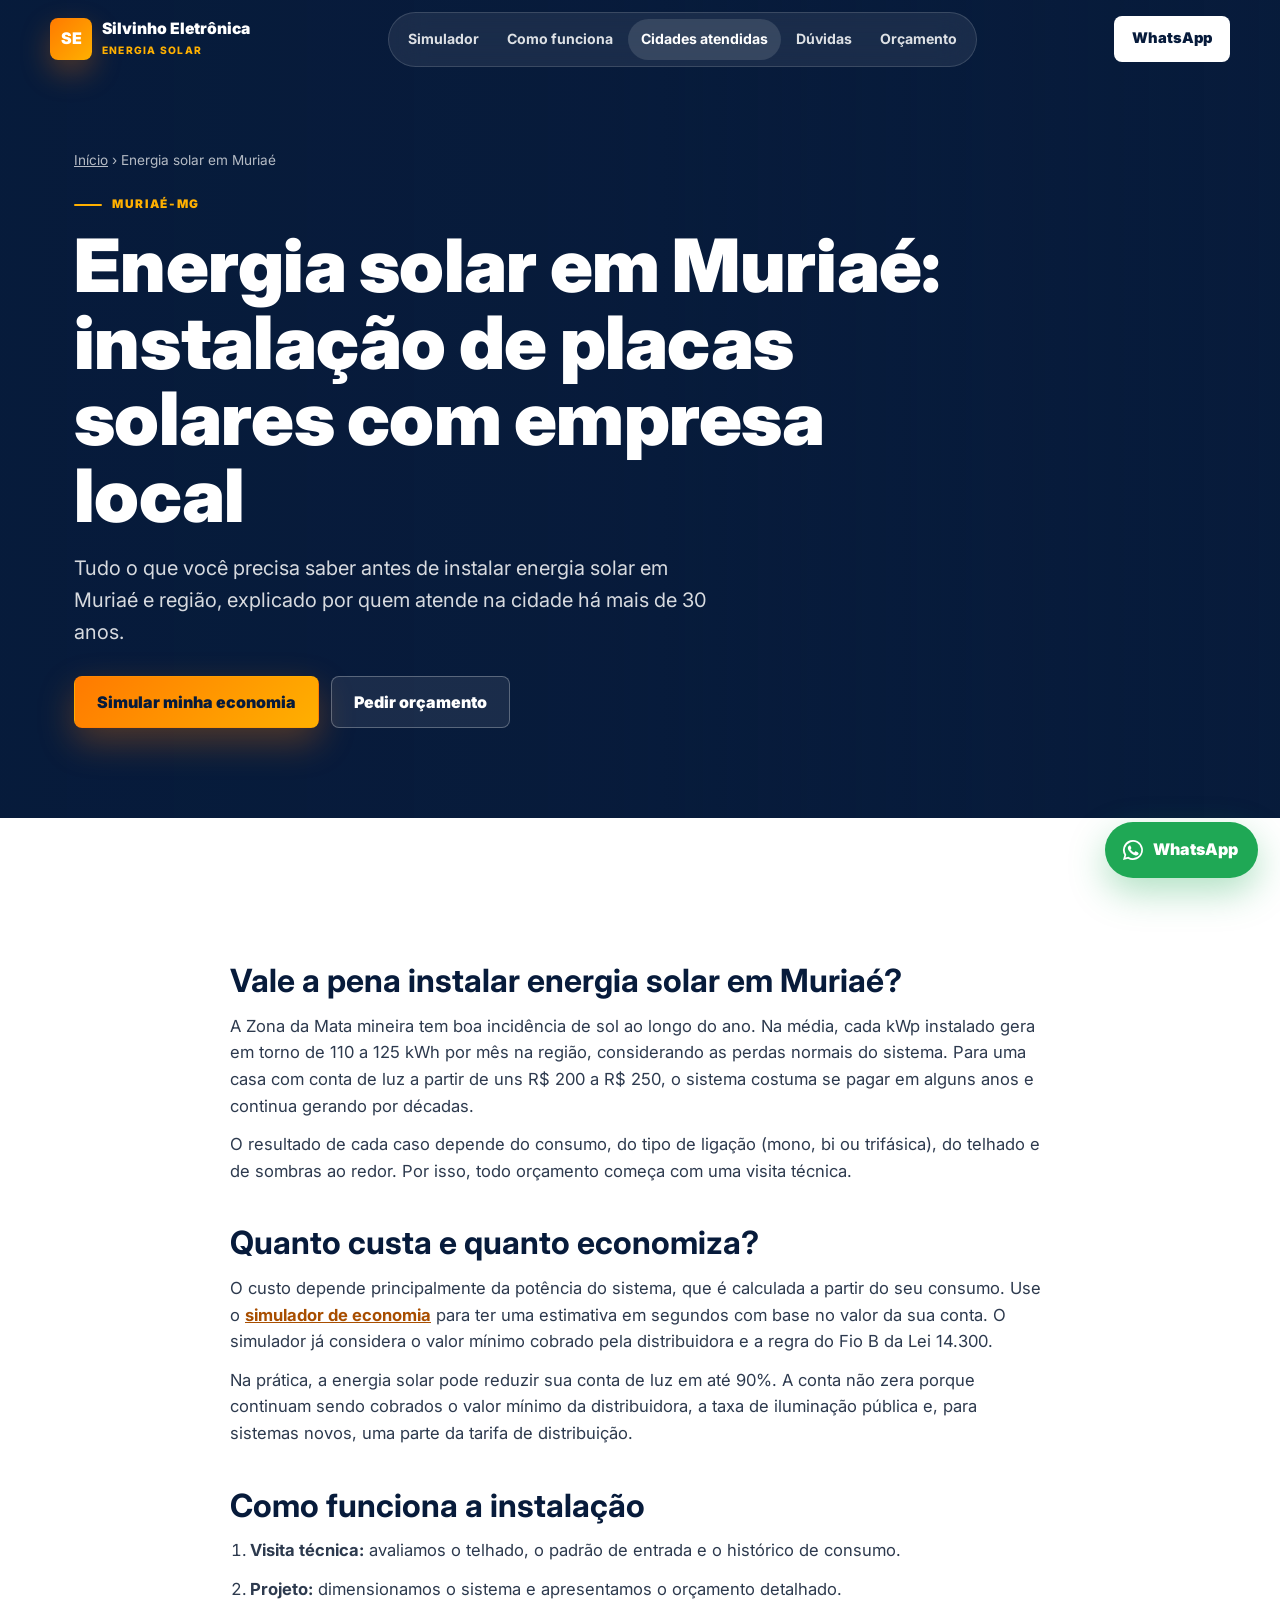
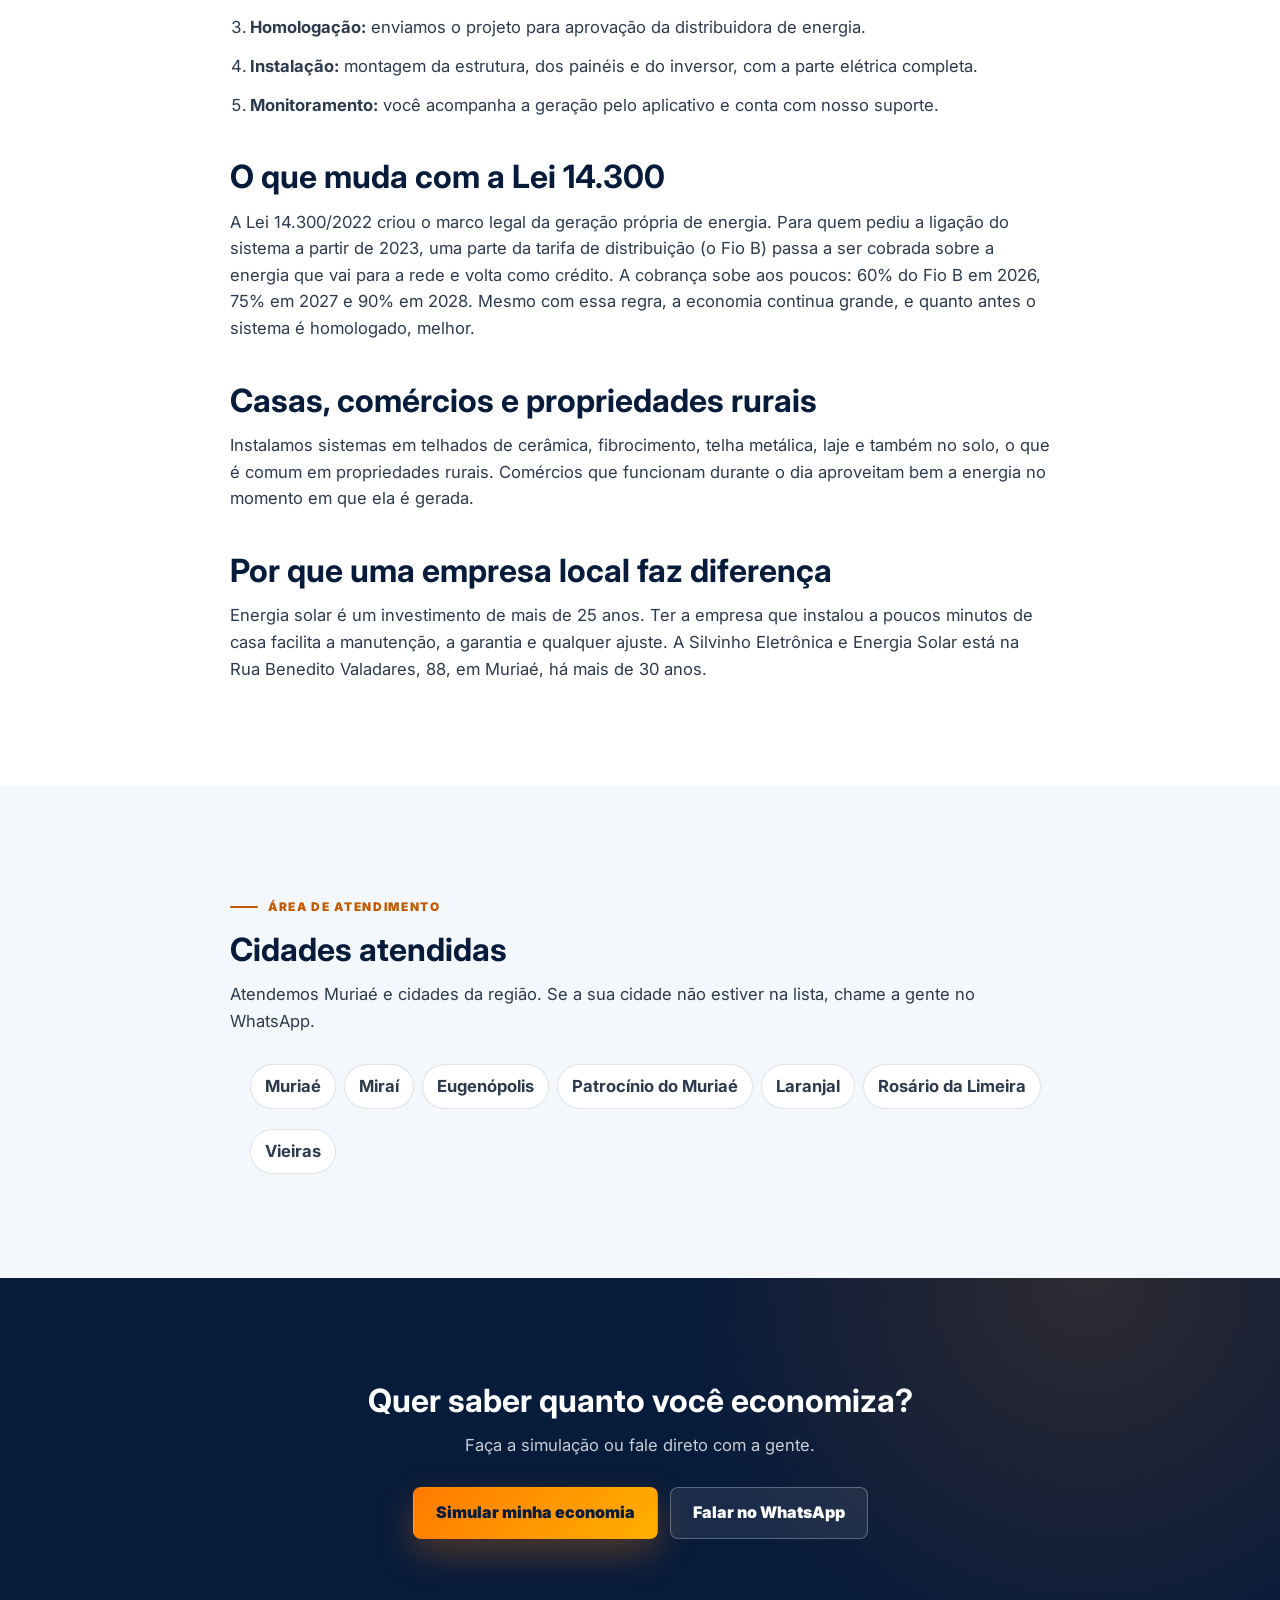
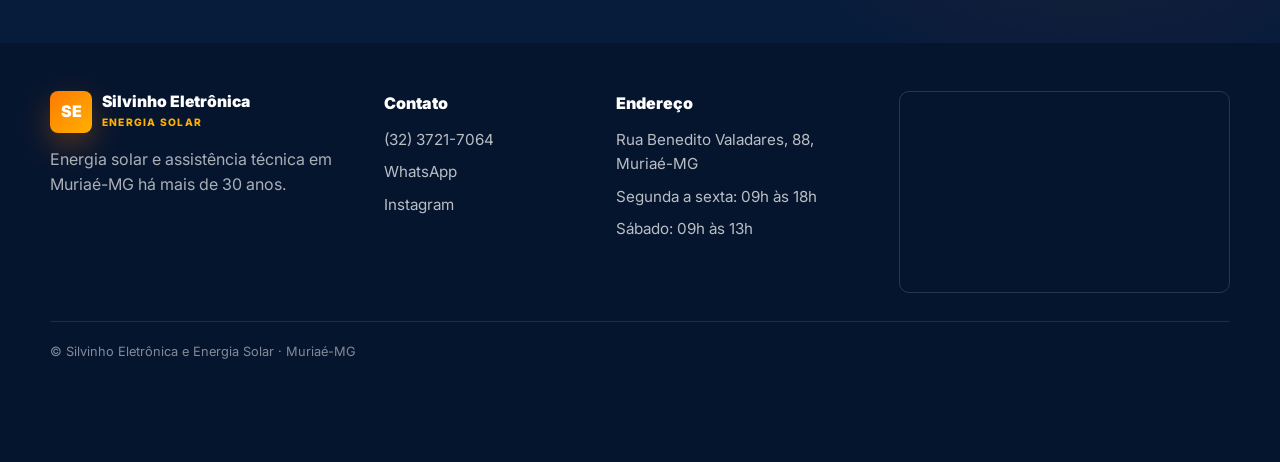
==== energia-solar-muriae.html @ 430ec8c6 "Reformula o site com foco em energia solar - Nova página inicial mobile-first: hero solar, animação " ====
<!DOCTYPE html>
<html lang="pt-BR" class="no-js">

<head>
    <meta charset="UTF-8">
    <meta name="viewport" content="width=device-width, initial-scale=1.0">

    <title>Energia Solar em Muriaé-MG: instalação de placas solares | Silvinho</title>
    <meta name="description" content="Instalação de placas solares em Muriaé-MG e cidades da região. Entenda quanto custa, quanto economiza, como funciona a homologação e o que muda com a Lei 14.300.">
    <meta name="robots" content="index, follow">
    <meta name="theme-color" content="#071B3B">
    <link rel="canonical" href="https://silvinhoeletronica.com.br/energia-solar-muriae.html">

    <meta property="og:locale" content="pt_BR">
    <meta property="og:type" content="article">
    <meta property="og:site_name" content="Silvinho Eletrônica e Energia Solar">
    <meta property="og:title" content="Energia solar em Muriaé-MG: instalação de placas solares">
    <meta property="og:description" content="Guia local sobre energia solar em Muriaé e região, por quem está na cidade há mais de 30 anos.">
    <meta property="og:url" content="https://silvinhoeletronica.com.br/energia-solar-muriae.html">
    <!-- TROCAR: foto real de instalação em Muriaé (1200x630) -->
    <meta property="og:image" content="https://silvinhoeletronica.com.br/imagem/silvinho-hero.png">
    <meta name="twitter:card" content="summary_large_image">

    <link rel="preconnect" href="https://fonts.googleapis.com">
    <link rel="preconnect" href="https://fonts.gstatic.com" crossorigin>
    <link href="https://fonts.googleapis.com/css2?family=Inter:wght@400;500;600;700;800;900&display=swap" rel="stylesheet">
    <link rel="stylesheet" href="style.css">

    <script>document.documentElement.classList.remove("no-js");</script>

    <script type="application/ld+json">
    {
        "@context": "https://schema.org",
        "@graph": [
            {
                "@type": "Service",
                "name": "Instalação de energia solar em Muriaé-MG",
                "serviceType": "Instalação de sistemas de energia solar fotovoltaica",
                "provider": { "@id": "https://silvinhoeletronica.com.br/#empresa" },
                "areaServed": [
                    { "@type": "City", "name": "Muriaé" },
                    { "@type": "AdministrativeArea", "name": "Zona da Mata de Minas Gerais" }
                ],
                "url": "https://silvinhoeletronica.com.br/energia-solar-muriae.html"
            },
            {
                "@type": "Electrician",
                "@id": "https://silvinhoeletronica.com.br/#empresa",
                "name": "Silvinho Eletrônica e Energia Solar",
                "url": "https://silvinhoeletronica.com.br/",
                "telephone": "+55-32-3721-7064",
                "image": "https://silvinhoeletronica.com.br/imagem/silvinho-hero.png",
                "address": {
                    "@type": "PostalAddress",
                    "streetAddress": "Rua Benedito Valadares, 88",
                    "addressLocality": "Muriaé",
                    "addressRegion": "MG",
                    "addressCountry": "BR"
                }
            },
            {
                "@type": "BreadcrumbList",
                "itemListElement": [
                    { "@type": "ListItem", "position": 1, "name": "Início", "item": "https://silvinhoeletronica.com.br/" },
                    { "@type": "ListItem", "position": 2, "name": "Energia solar em Muriaé", "item": "https://silvinhoeletronica.com.br/energia-solar-muriae.html" }
                ]
            }
        ]
    }
    </script>
</head>

<body>
    <a class="skip-link" href="#conteudo">Pular para o conteúdo</a>

    <header class="site-header scrolled">
        <nav class="navbar" aria-label="Navegação principal">
            <a class="brand" href="./" aria-label="Silvinho Eletrônica e Energia Solar, página inicial">
                <span class="brand-mark" aria-hidden="true">SE</span>
                <span>
                    <strong>Silvinho Eletrônica</strong>
                    <small>Energia Solar</small>
                </span>
            </a>

            <button class="menu-toggle" type="button" aria-label="Abrir menu" aria-expanded="false" aria-controls="menu">
                <span></span>
                <span></span>
            </button>

            <ul class="nav-links" id="menu">
                <li><a href="./#simulador">Simulador</a></li>
                <li><a href="./#como-funciona">Como funciona</a></li>
                <li><a href="#cidades">Cidades atendidas</a></li>
                <li><a href="./#duvidas">Dúvidas</a></li>
                <li><a href="./#orcamento">Orçamento</a></li>
                <li class="nav-cta-mobile"><a href="https://wa.me/553237217064?text=Ol%C3%A1%2C%20quero%20saber%20mais%20sobre%20energia%20solar." target="_blank" rel="noopener">Falar no WhatsApp</a></li>
            </ul>

            <a class="nav-cta" href="https://wa.me/553237217064?text=Ol%C3%A1%2C%20quero%20saber%20mais%20sobre%20energia%20solar." target="_blank" rel="noopener">WhatsApp</a>
        </nav>
    </header>

    <main id="conteudo">
        <section class="hero">
            <div class="hero-inner">
                <p class="breadcrumb"><a href="./">Início</a> › Energia solar em Muriaé</p>
                <span class="eyebrow">Muriaé-MG</span>
                <h1>Energia solar em Muriaé: instalação de placas solares com empresa local</h1>
                <p class="hero-lead">Tudo o que você precisa saber antes de instalar energia solar em Muriaé e região, explicado por quem atende na cidade há mais de 30 anos.</p>
                <div class="btn-group">
                    <a class="btn btn-primary" href="./#simulador">Simular minha economia</a>
                    <a class="btn btn-secondary" href="https://wa.me/553237217064?text=Ol%C3%A1%2C%20quero%20um%20or%C3%A7amento%20de%20energia%20solar%20em%20Muria%C3%A9." target="_blank" rel="noopener">Pedir orçamento</a>
                </div>
            </div>
        </section>

        <section class="section">
            <article class="article">
                <h2>Vale a pena instalar energia solar em Muriaé?</h2>
                <p>A Zona da Mata mineira tem boa incidência de sol ao longo do ano. Na média, cada kWp instalado gera em torno de 110 a 125 kWh por mês na região, considerando as perdas normais do sistema. Para uma casa com conta de luz a partir de uns R$ 200 a R$ 250, o sistema costuma se pagar em alguns anos e continua gerando por décadas.</p>
                <p>O resultado de cada caso depende do consumo, do tipo de ligação (mono, bi ou trifásica), do telhado e de sombras ao redor. Por isso, todo orçamento começa com uma visita técnica.</p>

                <h2>Quanto custa e quanto economiza?</h2>
                <p>O custo depende principalmente da potência do sistema, que é calculada a partir do seu consumo. Use o <a href="./#simulador">simulador de economia</a> para ter uma estimativa em segundos com base no valor da sua conta. O simulador já considera o valor mínimo cobrado pela distribuidora e a regra do Fio B da Lei 14.300.</p>
                <p>Na prática, a energia solar pode reduzir sua conta de luz em até 90%. A conta não zera porque continuam sendo cobrados o valor mínimo da distribuidora, a taxa de iluminação pública e, para sistemas novos, uma parte da tarifa de distribuição.</p>

                <h2>Como funciona a instalação</h2>
                <ol>
                    <li><strong>Visita técnica:</strong> avaliamos o telhado, o padrão de entrada e o histórico de consumo.</li>
                    <li><strong>Projeto:</strong> dimensionamos o sistema e apresentamos o orçamento detalhado.</li>
                    <li><strong>Homologação:</strong> enviamos o projeto para aprovação da distribuidora de energia.</li>
                    <li><strong>Instalação:</strong> montagem da estrutura, dos painéis e do inversor, com a parte elétrica completa.</li>
                    <li><strong>Monitoramento:</strong> você acompanha a geração pelo aplicativo e conta com nosso suporte.</li>
                </ol>

                <h2>O que muda com a Lei 14.300</h2>
                <p>A Lei 14.300/2022 criou o marco legal da geração própria de energia. Para quem pediu a ligação do sistema a partir de 2023, uma parte da tarifa de distribuição (o Fio B) passa a ser cobrada sobre a energia que vai para a rede e volta como crédito. A cobrança sobe aos poucos: 60% do Fio B em 2026, 75% em 2027 e 90% em 2028. Mesmo com essa regra, a economia continua grande, e quanto antes o sistema é homologado, melhor.</p>

                <h2>Casas, comércios e propriedades rurais</h2>
                <p>Instalamos sistemas em telhados de cerâmica, fibrocimento, telha metálica, laje e também no solo, o que é comum em propriedades rurais. Comércios que funcionam durante o dia aproveitam bem a energia no momento em que ela é gerada.</p>

                <h2>Por que uma empresa local faz diferença</h2>
                <p>Energia solar é um investimento de mais de 25 anos. Ter a empresa que instalou a poucos minutos de casa facilita a manutenção, a garantia e qualquer ajuste. A Silvinho Eletrônica e Energia Solar está na Rua Benedito Valadares, 88, em Muriaé, há mais de 30 anos.</p>
            </article>
        </section>

        <section class="section section--soft" id="cidades" aria-labelledby="cidades-titulo">
            <div class="article">
                <span class="eyebrow">Área de atendimento</span>
                <h2 id="cidades-titulo" style="margin-top:0">Cidades atendidas</h2>
                <p>Atendemos Muriaé e cidades da região. Se a sua cidade não estiver na lista, chame a gente no WhatsApp.</p>
                <!-- TROCAR: confirmar a lista de cidades atendidas (incluir ou remover) -->
                <ul class="cities" style="margin-top:18px">
                    <li>Muriaé</li>
                    <li>Miraí</li>
                    <li>Eugenópolis</li>
                    <li>Patrocínio do Muriaé</li>
                    <li>Laranjal</li>
                    <li>Rosário da Limeira</li>
                    <li>Vieiras</li>
                </ul>
            </div>
        </section>

        <section class="section section--dark">
            <div class="article" style="text-align:center">
                <h2 style="color:#fff;margin-top:0">Quer saber quanto você economiza?</h2>
                <p style="color:rgba(255,255,255,.78)">Faça a simulação ou fale direto com a gente.</p>
                <div class="btn-group" style="justify-content:center">
                    <a class="btn btn-primary" href="./#simulador">Simular minha economia</a>
                    <a class="btn btn-secondary" href="https://wa.me/553237217064?text=Ol%C3%A1%2C%20quero%20um%20or%C3%A7amento%20de%20energia%20solar%20em%20Muria%C3%A9." target="_blank" rel="noopener">Falar no WhatsApp</a>
                </div>
            </div>
        </section>
    </main>

    <footer class="site-footer">
        <div class="footer-inner">
            <div class="footer-brand">
                <a class="brand" href="./" aria-label="Página inicial">
                    <span class="brand-mark" aria-hidden="true">SE</span>
                    <span>
                        <strong>Silvinho Eletrônica</strong>
                        <small>Energia Solar</small>
                    </span>
                </a>
                <p>Energia solar e assistência técnica em Muriaé-MG há mais de 30 anos.</p>
            </div>
            <div class="footer-column">
                <strong>Contato</strong>
                <a href="tel:+553237217064">(32) 3721-7064</a>
                <a href="https://wa.me/553237217064" target="_blank" rel="noopener">WhatsApp</a>
                <a href="https://www.instagram.com/silvinhoeletronica/" target="_blank" rel="noopener">Instagram</a>
            </div>
            <div class="footer-column">
                <strong>Endereço</strong>
                <a href="https://www.google.com/maps/search/?api=1&amp;query=Rua%20Benedito%20Valadares%2088%20Muria%C3%A9%20MG" target="_blank" rel="noopener">Rua Benedito Valadares, 88, Muriaé-MG</a>
                <span>Segunda a sexta: 09h às 18h</span>
                <span>Sábado: 09h às 13h</span>
            </div>
            <div class="footer-map">
                <iframe title="Mapa: Silvinho Eletrônica e Energia Solar" loading="lazy" referrerpolicy="no-referrer-when-downgrade" src="https://www.google.com/maps?q=Rua%20Benedito%20Valadares%2088%20Muria%C3%A9%20MG&amp;output=embed"></iframe>
            </div>
        </div>
        <p class="footer-bottom">© Silvinho Eletrônica e Energia Solar · Muriaé-MG</p>
    </footer>

    <a class="whatsapp-float" href="https://wa.me/553237217064?text=Ol%C3%A1%2C%20quero%20saber%20mais%20sobre%20energia%20solar." target="_blank" rel="noopener" aria-label="Falar pelo WhatsApp">
        <svg viewBox="0 0 24 24" fill="currentColor" aria-hidden="true"><path d="M12 2a10 10 0 0 0-8.6 15.1L2 22l5-1.3A10 10 0 1 0 12 2Zm0 18.2a8.2 8.2 0 0 1-4.2-1.2l-.3-.2-3 .8.8-2.9-.2-.3A8.2 8.2 0 1 1 12 20.2Zm4.5-6.1c-.2-.1-1.5-.7-1.7-.8-.2-.1-.4-.1-.6.1l-.8 1c-.1.2-.3.2-.5.1a6.7 6.7 0 0 1-3.3-2.9c-.3-.4.3-.4.7-1.4.1-.2 0-.3 0-.4l-.8-1.8c-.2-.5-.4-.4-.6-.4h-.5a1 1 0 0 0-.7.3 3 3 0 0 0-.9 2.2 5.2 5.2 0 0 0 1.1 2.7 11.8 11.8 0 0 0 4.5 4c1.7.7 2.4.8 3.2.6.5 0 1.5-.6 1.8-1.2.2-.6.2-1.1.1-1.2l-.5-.3Z"/></svg>
        <span class="wa-label">WhatsApp</span>
    </a>

    <script src="script.js" defer></script>
</body>

</html>
---- style.css ----
/* =========================================================
   Silvinho Eletrônica e Energia Solar — estilos principais
   Mobile-first: estilos base = celular; @media (min-width) = telas maiores.
   (versão anterior salva em style-antigo.css)
   ========================================================= */

:root {
    --navy: #071B3B;
    --navy-2: #0A254F;
    --navy-3: #06152E;
    --orange: #FF7A00;
    --orange-2: #FFB000;
    --white: #FFFFFF;
    --ink: #0A1220;
    --muted: #556275;
    --soft: #F4F7FB;
    --line: rgba(7, 27, 59, 0.12);
    --glass: rgba(255, 255, 255, 0.08);
    --shadow: 0 24px 80px rgba(7, 27, 59, 0.18);
    --shadow-sm: 0 16px 48px rgba(7, 27, 59, 0.08);
    --radius: 10px;
    --max: 1180px;
    --gutter: 16px;
    --focus: 0 0 0 3px var(--white), 0 0 0 6px var(--orange);
}

*,
*::before,
*::after {
    box-sizing: border-box;
    margin: 0;
    padding: 0;
}

html {
    scroll-behavior: smooth;
    scroll-padding-top: 80px;
    -webkit-text-size-adjust: 100%;
}

body {
    min-height: 100vh;
    overflow-x: hidden;
    background: var(--white);
    color: var(--ink);
    font-family: "Inter", system-ui, -apple-system, BlinkMacSystemFont, "Segoe UI", sans-serif;
    line-height: 1.6;
}

body.menu-open {
    overflow: hidden;
}

img,
svg {
    display: block;
    max-width: 100%;
}

a {
    color: inherit;
    text-decoration: none;
}

button,
input,
select,
textarea {
    font: inherit;
    color: inherit;
}

/* Foco visível para quem navega por teclado */
:focus-visible {
    outline: 3px solid var(--orange);
    outline-offset: 3px;
    border-radius: 4px;
}

.skip-link {
    position: absolute;
    left: 12px;
    top: -60px;
    z-index: 100;
    padding: 10px 16px;
    border-radius: 8px;
    background: var(--orange);
    color: var(--navy);
    font-weight: 800;
}

.skip-link:focus {
    top: 12px;
}

.sr-only {
    position: absolute;
    width: 1px;
    height: 1px;
    overflow: hidden;
    clip: rect(0, 0, 0, 0);
    white-space: nowrap;
}

.container {
    width: min(100%, var(--max));
    margin: 0 auto;
}

/* ---------- Cabeçalho ---------- */
.site-header {
    position: fixed;
    top: 0;
    left: 0;
    z-index: 50;
    width: 100%;
    padding: 12px var(--gutter);
    transition: padding 240ms ease, background 240ms ease, transform 240ms ease;
}

.site-header.scrolled,
.menu-open .site-header {
    padding-block: 8px;
    border-bottom: 1px solid rgba(255, 255, 255, 0.12);
    background: rgba(7, 27, 59, 0.92);
    backdrop-filter: blur(18px);
}

.site-header.hidden {
    transform: translateY(-100%);
}

.navbar {
    display: flex;
    align-items: center;
    justify-content: space-between;
    gap: 16px;
    width: min(100%, var(--max));
    margin: 0 auto;
}

.brand {
    display: inline-flex;
    align-items: center;
    gap: 10px;
    min-width: 0;
}

.brand-mark {
    display: grid;
    width: 42px;
    height: 42px;
    flex: 0 0 42px;
    place-items: center;
    border-radius: 8px;
    background: linear-gradient(135deg, var(--orange), var(--orange-2));
    color: var(--white);
    font-weight: 900;
    box-shadow: 0 12px 30px rgba(255, 122, 0, 0.3);
}

.brand strong {
    display: block;
    color: var(--white);
    font-size: 0.9rem;
    font-weight: 900;
    line-height: 1.1;
}

.brand small {
    display: block;
    margin-top: 4px;
    color: var(--orange-2);
    font-size: 0.64rem;
    font-weight: 800;
    letter-spacing: 0.12em;
    text-transform: uppercase;
}

.menu-toggle {
    display: block;
    width: 44px;
    height: 44px;
    border: 1px solid rgba(255, 255, 255, 0.2);
    border-radius: 8px;
    background: rgba(255, 255, 255, 0.1);
    cursor: pointer;
}

.menu-toggle span {
    display: block;
    width: 18px;
    height: 2px;
    margin: 5px auto;
    border-radius: 20px;
    background: var(--white);
    transition: transform 220ms ease;
}

.menu-open .menu-toggle span:first-child {
    transform: translateY(3.5px) rotate(45deg);
}

.menu-open .menu-toggle span:last-child {
    transform: translateY(-3.5px) rotate(-45deg);
}

.nav-links {
    position: fixed;
    top: 68px;
    left: var(--gutter);
    right: var(--gutter);
    display: grid;
    gap: 2px;
    padding: 8px;
    border: 1px solid rgba(255, 255, 255, 0.14);
    border-radius: var(--radius);
    background: rgba(7, 27, 59, 0.98);
    box-shadow: var(--shadow);
    list-style: none;
    opacity: 0;
    transform: translateY(-12px);
    visibility: hidden;
    transition: opacity 220ms ease, transform 220ms ease, visibility 220ms;
}

.menu-open .nav-links {
    opacity: 1;
    transform: none;
    visibility: visible;
}

.nav-links a {
    display: block;
    padding: 13px 14px;
    border-radius: 6px;
    color: rgba(255, 255, 255, 0.86);
    font-size: 0.95rem;
    font-weight: 700;
}

.nav-links a:hover,
.nav-links a.active {
    background: rgba(255, 255, 255, 0.12);
    color: var(--white);
}

.nav-links .nav-cta-mobile a {
    margin-top: 6px;
    background: linear-gradient(135deg, var(--orange), var(--orange-2));
    color: var(--navy);
    text-align: center;
    font-weight: 900;
}

.nav-cta {
    display: none;
}

/* ---------- Botões ---------- */
.btn {
    display: inline-flex;
    align-items: center;
    justify-content: center;
    gap: 8px;
    width: 100%;
    min-height: 52px;
    padding: 0 22px;
    border: 1px solid transparent;
    border-radius: 8px;
    font-size: 1rem;
    font-weight: 900;
    line-height: 1.2;
    text-align: center;
    cursor: pointer;
    transition: transform 200ms ease, box-shadow 200ms ease, background 200ms ease, border-color 200ms ease;
}

.btn:hover {
    transform: translateY(-2px);
}

.btn-primary {
    background: linear-gradient(135deg, var(--orange), var(--orange-2));
    color: var(--navy);
    box-shadow: 0 14px 36px rgba(255, 122, 0, 0.3);
}

.btn-secondary {
    border-color: rgba(255, 255, 255, 0.28);
    background: rgba(255, 255, 255, 0.08);
    color: var(--white);
}

.btn-secondary:hover {
    border-color: var(--orange);
    background: rgba(255, 122, 0, 0.12);
}

.btn-whatsapp {
    background: #1FA855;
    color: var(--white);
    box-shadow: 0 14px 36px rgba(31, 168, 85, 0.28);
}

.btn-outline {
    border-color: var(--navy);
    color: var(--navy);
    background: transparent;
}

.btn-outline:hover {
    background: var(--navy);
    color: var(--white);
}

.btn-group {
    display: grid;
    gap: 12px;
    margin-top: 28px;
}

/* ---------- Hero ---------- */
.hero {
    position: relative;
    overflow: hidden;
    isolation: isolate;
    background: var(--navy);
    color: var(--white);
}

.hero::before {
    content: "";
    position: absolute;
    inset: 0;
    z-index: -1;
    background: linear-gradient(180deg, rgba(7, 27, 59, 0.94) 0%, rgba(7, 27, 59, 0.82) 55%, var(--navy) 100%);
}

.hero-backdrop {
    position: absolute;
    inset: 0;
    z-index: -2;
    opacity: 0.45;
}

.hero-backdrop img {
    width: 100%;
    height: 100%;
    object-fit: cover;
}

.hero-inner {
    width: min(100%, var(--max));
    margin: 0 auto;
    padding: 112px var(--gutter) 56px;
}

.hero h1 {
    max-width: 880px;
    font-size: clamp(2rem, 8.4vw, 4.6rem);
    font-weight: 900;
    line-height: 1.04;
    letter-spacing: -0.01em;
}

.hero h1 em {
    font-style: normal;
    color: var(--orange-2);
}

.hero-lead {
    max-width: 640px;
    margin-top: 18px;
    color: rgba(255, 255, 255, 0.84);
    font-size: clamp(1.02rem, 2.4vw, 1.25rem);
}

.hero-badges {
    display: flex;
    flex-wrap: wrap;
    gap: 8px;
    margin-top: 28px;
    list-style: none;
}

.hero-badges li {
    padding: 8px 12px;
    border: 1px solid rgba(255, 255, 255, 0.16);
    border-radius: 999px;
    background: var(--glass);
    color: rgba(255, 255, 255, 0.86);
    font-size: 0.85rem;
    font-weight: 700;
}

.hero-badges strong {
    color: var(--orange-2);
}

.footnote {
    margin-top: 18px;
    color: rgba(255, 255, 255, 0.62);
    font-size: 0.8rem;
    line-height: 1.5;
}

/* ---------- Seções genéricas ---------- */
.section {
    position: relative;
    padding: 72px var(--gutter);
}

.section--soft {
    background: var(--soft);
}

.section--dark {
    background:
        radial-gradient(circle at 85% 0%, rgba(255, 122, 0, 0.16), transparent 26rem),
        var(--navy);
    color: var(--white);
}

.eyebrow {
    display: inline-flex;
    align-items: center;
    gap: 10px;
    margin-bottom: 14px;
    color: #C25A00;
    font-size: 0.74rem;
    font-weight: 900;
    letter-spacing: 0.14em;
    text-transform: uppercase;
}

.section--dark .eyebrow,
.hero .eyebrow {
    color: var(--orange-2);
}

.eyebrow::before {
    content: "";
    width: 28px;
    height: 2px;
    border-radius: 999px;
    background: currentColor;
}

.section-heading {
    width: min(100%, var(--max));
    margin: 0 auto 36px;
}

.section-heading h2 {
    max-width: 820px;
    color: var(--navy);
    font-size: clamp(1.7rem, 6vw, 3.2rem);
    font-weight: 900;
    line-height: 1.08;
    letter-spacing: -0.01em;
}

.section--dark .section-heading h2 {
    color: var(--white);
}

.section-heading p {
    max-width: 680px;
    margin-top: 14px;
    color: var(--muted);
    font-size: 1.02rem;
}

.section--dark .section-heading p {
    color: rgba(255, 255, 255, 0.76);
}

.card {
    padding: 22px;
    border: 1px solid var(--line);
    border-radius: var(--radius);
    background: var(--white);
    box-shadow: var(--shadow-sm);
}

.card h3 {
    color: var(--navy);
    font-size: 1.12rem;
    line-height: 1.3;
}

.card p {
    margin-top: 8px;
    color: var(--muted);
}

.grid {
    display: grid;
    gap: 14px;
    width: min(100%, var(--max));
    margin: 0 auto;
}

/* Espaço reservado (conteúdo real ainda a preencher) */
.placeholder {
    display: grid;
    place-items: center;
    min-height: 120px;
    padding: 16px;
    border: 2px dashed rgba(7, 27, 59, 0.24);
    border-radius: var(--radius);
    background:
        repeating-linear-gradient(135deg, rgba(7, 27, 59, 0.03) 0 12px, transparent 12px 24px),
        var(--soft);
    color: var(--muted);
    font-size: 0.88rem;
    font-weight: 700;
    text-align: center;
}

.section--dark .placeholder {
    border-color: rgba(255, 255, 255, 0.24);
    background: rgba(255, 255, 255, 0.04);
    color: rgba(255, 255, 255, 0.7);
}

/* ---------- Simulador ---------- */
.sim {
    display: grid;
    gap: 18px;
    width: min(100%, var(--max));
    margin: 0 auto;
}

.sim-form,
.sim-result {
    padding: 22px;
    border-radius: var(--radius);
}

.sim-form {
    border: 1px solid var(--line);
    background: var(--white);
    box-shadow: var(--shadow-sm);
}

.field {
    display: grid;
    gap: 6px;
    margin-bottom: 18px;
}

.field > label,
.field legend {
    color: var(--navy);
    font-size: 0.95rem;
    font-weight: 800;
}

.field-hint {
    color: var(--muted);
    font-size: 0.84rem;
}

.input-money {
    position: relative;
}

.input-money span {
    position: absolute;
    left: 14px;
    top: 50%;
    transform: translateY(-50%);
    color: var(--muted);
    font-weight: 800;
}

.input,
.select,
textarea.input {
    width: 100%;
    min-height: 52px;
    padding: 12px 14px;
    border: 1.5px solid rgba(7, 27, 59, 0.22);
    border-radius: 8px;
    background: var(--white);
    font-size: 1rem;
}

.input-money .input {
    padding-left: 44px;
    font-size: 1.2rem;
    font-weight: 800;
}

.input:focus-visible,
.select:focus-visible {
    outline: none;
    border-color: var(--orange);
    box-shadow: 0 0 0 3px rgba(255, 122, 0, 0.25);
}

fieldset.field {
    border: 0;
}

.choice-group {
    display: grid;
    grid-template-columns: repeat(3, 1fr);
    gap: 8px;
    margin-top: 4px;
}

.choice input {
    position: absolute;
    opacity: 0;
}

.choice span {
    display: grid;
    place-items: center;
    min-height: 52px;
    padding: 6px;
    border: 1.5px solid rgba(7, 27, 59, 0.22);
    border-radius: 8px;
    color: var(--navy);
    font-size: 0.9rem;
    font-weight: 800;
    text-align: center;
    cursor: pointer;
    transition: border-color 160ms ease, background 160ms ease;
}

.choice input:checked + span {
    border-color: var(--orange);
    background: rgba(255, 122, 0, 0.1);
}

.choice input:focus-visible + span {
    outline: 3px solid var(--orange);
    outline-offset: 2px;
}

.sim-result {
    background:
        radial-gradient(circle at 100% 0%, rgba(255, 176, 0, 0.18), transparent 18rem),
        var(--navy);
    color: var(--white);
}

.sim-result h3 {
    font-size: 1.05rem;
    color: rgba(255, 255, 255, 0.8);
}

.sim-highlight {
    margin-top: 6px;
    color: var(--orange-2);
    font-size: clamp(2.2rem, 10vw, 3.2rem);
    font-weight: 900;
    line-height: 1.05;
}

.sim-highlight small {
    display: block;
    color: rgba(255, 255, 255, 0.7);
    font-size: 0.9rem;
    font-weight: 700;
}

.sim-stats {
    display: grid;
    grid-template-columns: 1fr 1fr;
    gap: 10px;
    margin-top: 20px;
}

.sim-stats div {
    padding: 14px;
    border: 1px solid rgba(255, 255, 255, 0.12);
    border-radius: 8px;
    background: rgba(255, 255, 255, 0.05);
}

.sim-stats dt {
    color: rgba(255, 255, 255, 0.7);
    font-size: 0.78rem;
    font-weight: 700;
}

.sim-stats dd {
    margin-top: 2px;
    font-size: 1.2rem;
    font-weight: 900;
}

.sim-warning {
    margin-top: 18px;
    padding: 12px 14px;
    border-left: 3px solid var(--orange-2);
    background: rgba(255, 255, 255, 0.06);
    color: rgba(255, 255, 255, 0.86);
    font-size: 0.88rem;
    font-weight: 600;
}

.sim-notes {
    margin-top: 12px;
    color: rgba(255, 255, 255, 0.6);
    font-size: 0.78rem;
}

/* ---------- Como funciona ---------- */
.process {
    display: grid;
    gap: 12px;
    width: min(100%, var(--max));
    margin: 0 auto;
    list-style: none;
    counter-reset: etapa;
}

.process li {
    position: relative;
    padding: 20px 20px 20px 72px;
    border: 1px solid rgba(255, 255, 255, 0.12);
    border-radius: var(--radius);
    background: var(--glass);
    counter-increment: etapa;
}

.process li::before {
    content: counter(etapa);
    position: absolute;
    left: 20px;
    top: 20px;
    display: grid;
    width: 36px;
    height: 36px;
    place-items: center;
    border-radius: 50%;
    background: linear-gradient(135deg, var(--orange), var(--orange-2));
    color: var(--navy);
    font-weight: 900;
}

.process h3 {
    font-size: 1.08rem;
}

.process p {
    margin-top: 4px;
    color: rgba(255, 255, 255, 0.74);
    font-size: 0.95rem;
}

/* ---------- Galeria ---------- */
.gallery {
    display: grid;
    grid-template-columns: 1fr 1fr;
    gap: 10px;
    width: min(100%, var(--max));
    margin: 0 auto;
    list-style: none;
}

.gallery figure {
    margin: 0;
}

.gallery .placeholder {
    aspect-ratio: 4 / 3;
    min-height: 0;
}

.gallery figcaption {
    margin-top: 6px;
    color: var(--muted);
    font-size: 0.82rem;
}

/* ---------- Equipamentos ---------- */
.equip .card strong {
    display: inline-block;
    margin-top: 12px;
    padding: 4px 10px;
    border-radius: 999px;
    background: rgba(255, 122, 0, 0.12);
    color: #A84E00;
    font-size: 0.82rem;
}

.equip .placeholder {
    min-height: 64px;
    margin-top: 14px;
}

/* ---------- Financiamento ---------- */
.finance {
    display: grid;
    gap: 20px;
    width: min(100%, var(--max));
    margin: 0 auto;
}

.finance-copy h2 {
    color: var(--navy);
    font-size: clamp(1.6rem, 5.6vw, 2.6rem);
    font-weight: 900;
    line-height: 1.1;
}

.finance-copy p {
    margin-top: 12px;
    color: var(--muted);
}

.finance-copy .btn {
    margin-top: 22px;
}

.finance-partners {
    display: grid;
    grid-template-columns: 1fr 1fr;
    gap: 10px;
}

.finance-partners .placeholder {
    min-height: 80px;
}

/* ---------- Depoimentos ---------- */
.testimonial {
    display: grid;
    gap: 10px;
}

.testimonial .placeholder {
    min-height: 140px;
}

/* ---------- FAQ ---------- */
.faq {
    display: grid;
    gap: 10px;
    width: min(100%, 860px);
    margin: 0 auto;
}

.faq details {
    border: 1px solid var(--line);
    border-radius: var(--radius);
    background: var(--white);
}

.faq summary {
    position: relative;
    padding: 18px 52px 18px 18px;
    color: var(--navy);
    font-weight: 800;
    line-height: 1.4;
    list-style: none;
    cursor: pointer;
}

.faq summary::-webkit-details-marker {
    display: none;
}

.faq summary::after {
    content: "+";
    position: absolute;
    right: 18px;
    top: 50%;
    transform: translateY(-50%);
    color: var(--orange);
    font-size: 1.5rem;
    font-weight: 700;
}

.faq details[open] summary::after {
    content: "–";
}

.faq .faq-body {
    padding: 0 18px 18px;
    color: var(--muted);
}

.faq .faq-body p + p {
    margin-top: 10px;
}

/* ---------- Formulário de orçamento ---------- */
.quote {
    display: grid;
    gap: 24px;
    width: min(100%, var(--max));
    margin: 0 auto;
}

.quote-form {
    padding: 22px;
    border-radius: var(--radius);
    background: var(--white);
    color: var(--ink);
    box-shadow: var(--shadow);
}

.quote-form .btn {
    margin-top: 4px;
}

.quote-form .form-note {
    margin-top: 12px;
    color: var(--muted);
    font-size: 0.82rem;
}

.field-error {
    color: #B3261E;
    font-size: 0.84rem;
    font-weight: 700;
}

.quote-contact {
    display: grid;
    gap: 10px;
    margin-top: 22px;
    list-style: none;
}

.quote-contact a {
    color: var(--orange-2);
    font-weight: 800;
}

/* ---------- Assistência técnica ---------- */
.services-compact {
    display: grid;
    grid-template-columns: 1fr 1fr;
    gap: 10px;
    width: min(100%, var(--max));
    margin: 0 auto;
    list-style: none;
}

.services-compact li {
    padding: 14px;
    border: 1px solid var(--line);
    border-radius: 8px;
    background: var(--white);
    color: var(--navy);
    font-size: 0.92rem;
    font-weight: 800;
    line-height: 1.3;
}

.services-compact li small {
    display: block;
    margin-top: 4px;
    color: var(--muted);
    font-weight: 500;
}

.services-cta {
    width: min(100%, var(--max));
    margin: 24px auto 0;
}

/* ---------- Cidades ---------- */
.cities {
    display: flex;
    flex-wrap: wrap;
    gap: 8px;
    list-style: none;
}

.cities li {
    padding: 8px 14px;
    border: 1px solid var(--line);
    border-radius: 999px;
    background: var(--white);
    color: var(--navy);
    font-weight: 700;
    font-size: 0.92rem;
}

/* ---------- Página de conteúdo (energia-solar-muriae.html) ---------- */
.article {
    width: min(100%, 820px);
    margin: 0 auto;
}

.article h2 {
    margin-top: 40px;
    color: var(--navy);
    font-size: clamp(1.4rem, 5vw, 2rem);
    line-height: 1.2;
}

.article h3 {
    margin-top: 24px;
    color: var(--navy);
    font-size: 1.15rem;
}

.article p,
.article li {
    margin-top: 12px;
    color: #2D3A4E;
    font-size: 1.04rem;
}

.article ul,
.article ol {
    padding-left: 20px;
}

.article a:not(.btn) {
    color: #A84E00;
    font-weight: 700;
    text-decoration: underline;
}

.breadcrumb {
    margin-bottom: 16px;
    color: rgba(255, 255, 255, 0.7);
    font-size: 0.85rem;
}

.breadcrumb a {
    text-decoration: underline;
}

/* ---------- Rodapé ---------- */
.site-footer {
    display: grid;
    gap: 28px;
    padding: 48px var(--gutter) 100px;
    background: var(--navy-3);
    color: rgba(255, 255, 255, 0.72);
}

.site-footer > * {
    width: min(100%, var(--max));
}

.footer-inner {
    display: grid;
    gap: 28px;
    width: min(100%, var(--max));
    margin: 0 auto;
}

.footer-brand p {
    margin-top: 14px;
    color: rgba(255, 255, 255, 0.66);
}

.footer-column {
    display: grid;
    align-content: start;
    gap: 8px;
}

.footer-column strong {
    margin-bottom: 4px;
    color: var(--white);
    font-weight: 900;
}

.footer-column a,
.footer-column span {
    color: rgba(255, 255, 255, 0.72);
    font-size: 0.95rem;
}

.footer-column a:hover {
    color: var(--orange-2);
}

.footer-map {
    min-height: 200px;
    overflow: hidden;
    border: 1px solid rgba(255, 255, 255, 0.14);
    border-radius: var(--radius);
}

.footer-map iframe {
    display: block;
    width: 100%;
    height: 100%;
    min-height: 200px;
    border: 0;
}

.footer-bottom {
    width: min(100%, var(--max));
    margin: 0 auto;
    padding-top: 20px;
    border-top: 1px solid rgba(255, 255, 255, 0.1);
    color: rgba(255, 255, 255, 0.5);
    font-size: 0.8rem;
}

/* ---------- WhatsApp flutuante ---------- */
.whatsapp-float {
    position: fixed;
    right: 16px;
    bottom: 16px;
    z-index: 40;
    display: inline-flex;
    align-items: center;
    justify-content: center;
    width: 56px;
    height: 56px;
    border-radius: 999px;
    background: #1FA855;
    color: var(--white);
    font-weight: 900;
    box-shadow: 0 14px 36px rgba(31, 168, 85, 0.35);
    transition: transform 200ms ease;
}

.whatsapp-float:hover {
    transform: translateY(-3px);
}

.whatsapp-float svg {
    width: 28px;
    height: 28px;
}

.whatsapp-float .wa-label {
    position: absolute;
    width: 1px;
    height: 1px;
    overflow: hidden;
    clip: rect(0, 0, 0, 0);
    white-space: nowrap;
}

/* ---------- Animação de entrada ---------- */
.reveal {
    opacity: 0;
    transform: translateY(20px);
    transition: opacity 600ms ease, transform 600ms ease;
}

.reveal.visible {
    opacity: 1;
    transform: none;
}

.no-js .reveal {
    opacity: 1;
    transform: none;
}

/* =========================================================
   Telas maiores
   ========================================================= */
@media (min-width: 600px) {
    :root {
        --gutter: 24px;
    }

    .btn {
        width: auto;
    }

    .btn-group {
        display: flex;
        flex-wrap: wrap;
    }

    .gallery {
        grid-template-columns: repeat(3, 1fr);
    }

    .services-compact {
        grid-template-columns: repeat(3, 1fr);
    }

    .grid--3,
    .grid--2 {
        grid-template-columns: repeat(2, 1fr);
    }

    .footer-inner {
        grid-template-columns: 1fr 1fr;
    }
}

@media (min-width: 900px) {
    .section {
        padding-block: 104px;
    }

    .hero-inner {
        padding-top: 150px;
        padding-bottom: 90px;
    }

    .hero::before {
        background:
            linear-gradient(90deg, rgba(7, 27, 59, 0.97) 0%, rgba(7, 27, 59, 0.88) 48%, rgba(7, 27, 59, 0.45) 100%),
            linear-gradient(0deg, var(--navy) 0%, transparent 30%);
    }

    .hero-backdrop {
        opacity: 0.7;
    }

    .sim {
        grid-template-columns: 1fr 1fr;
        align-items: start;
    }

    .sim-form,
    .sim-result {
        padding: 32px;
    }

    .sim-result {
        position: sticky;
        top: 96px;
    }

    .process {
        grid-template-columns: repeat(5, 1fr);
    }

    .process li {
        padding: 72px 18px 22px;
    }

    .process li::before {
        top: 20px;
        left: 18px;
    }

    .grid--3 {
        grid-template-columns: repeat(3, 1fr);
    }

    .finance {
        grid-template-columns: 1.1fr 1fr;
        align-items: center;
        gap: 48px;
    }

    .quote {
        grid-template-columns: 1fr 1.1fr;
        align-items: start;
        gap: 48px;
    }

    .quote-form {
        padding: 32px;
    }

    .services-compact {
        grid-template-columns: repeat(4, 1fr);
    }

    .footer-inner {
        grid-template-columns: 1.2fr 0.8fr 1fr 1.3fr;
    }
}

@media (min-width: 1020px) {
    html {
        scroll-padding-top: 96px;
    }

    .site-header {
        padding-inline: 24px;
    }

    .menu-toggle,
    .nav-links .nav-cta-mobile {
        display: none;
    }

    .brand strong {
        font-size: 0.98rem;
    }

    .nav-links {
        position: static;
        display: flex;
        gap: 2px;
        padding: 6px;
        border-radius: 999px;
        background: rgba(255, 255, 255, 0.08);
        box-shadow: none;
        opacity: 1;
        transform: none;
        visibility: visible;
        backdrop-filter: blur(18px);
    }

    .nav-links a {
        padding: 9px 13px;
        border-radius: 999px;
        font-size: 0.88rem;
    }

    .nav-cta {
        display: inline-flex;
        align-items: center;
        min-height: 46px;
        padding: 0 18px;
        border-radius: 8px;
        background: var(--white);
        color: var(--navy);
        font-size: 0.92rem;
        font-weight: 900;
    }

    .whatsapp-float {
        right: 22px;
        bottom: 22px;
        width: auto;
        padding: 0 20px 0 16px;
        gap: 8px;
    }

    .whatsapp-float svg {
        width: 24px;
        height: 24px;
    }

    .whatsapp-float .wa-label {
        position: static;
        width: auto;
        height: auto;
        overflow: visible;
        clip: auto;
    }
}

@media (prefers-reduced-motion: reduce) {
    html {
        scroll-behavior: auto;
    }

    *,
    *::before,
    *::after {
        transition-duration: 0.01ms !important;
        animation-duration: 0.01ms !important;
        animation-iteration-count: 1 !important;
    }

    .reveal {
        opacity: 1;
        transform: none;
    }
}
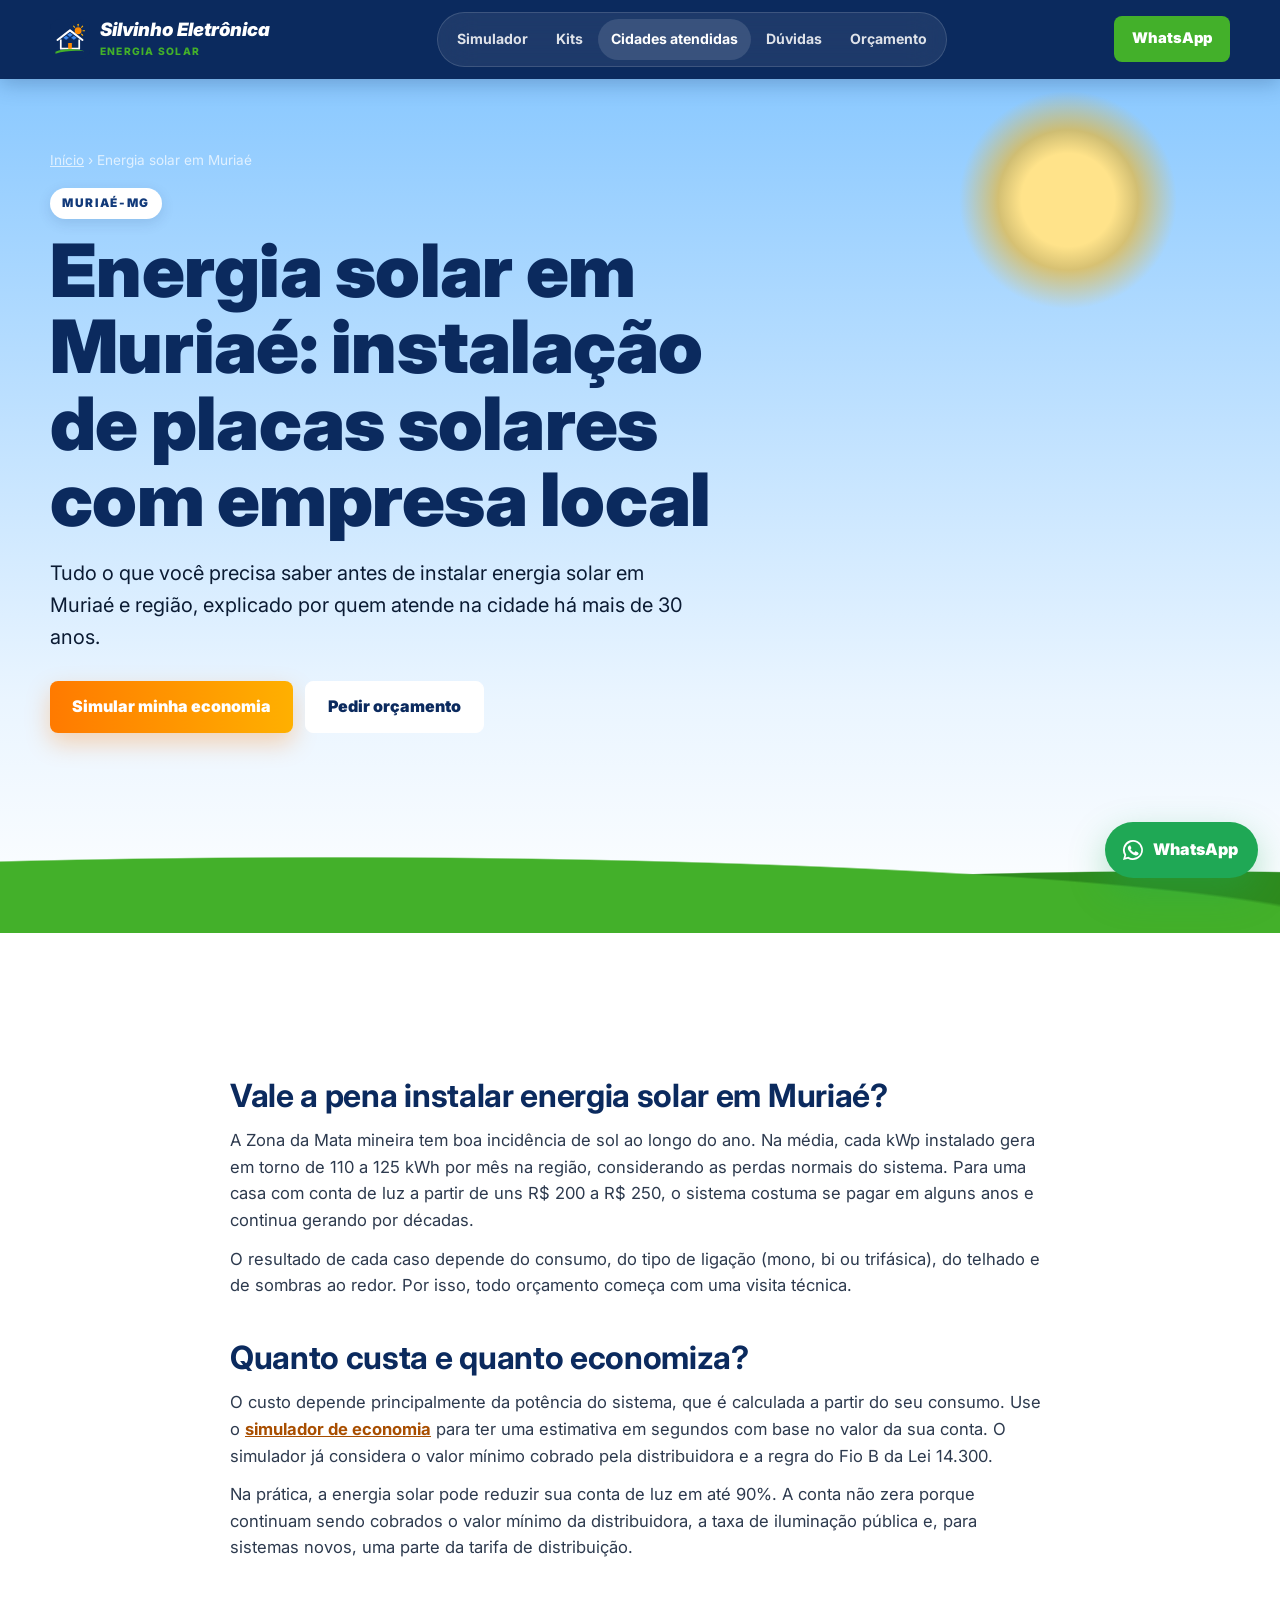
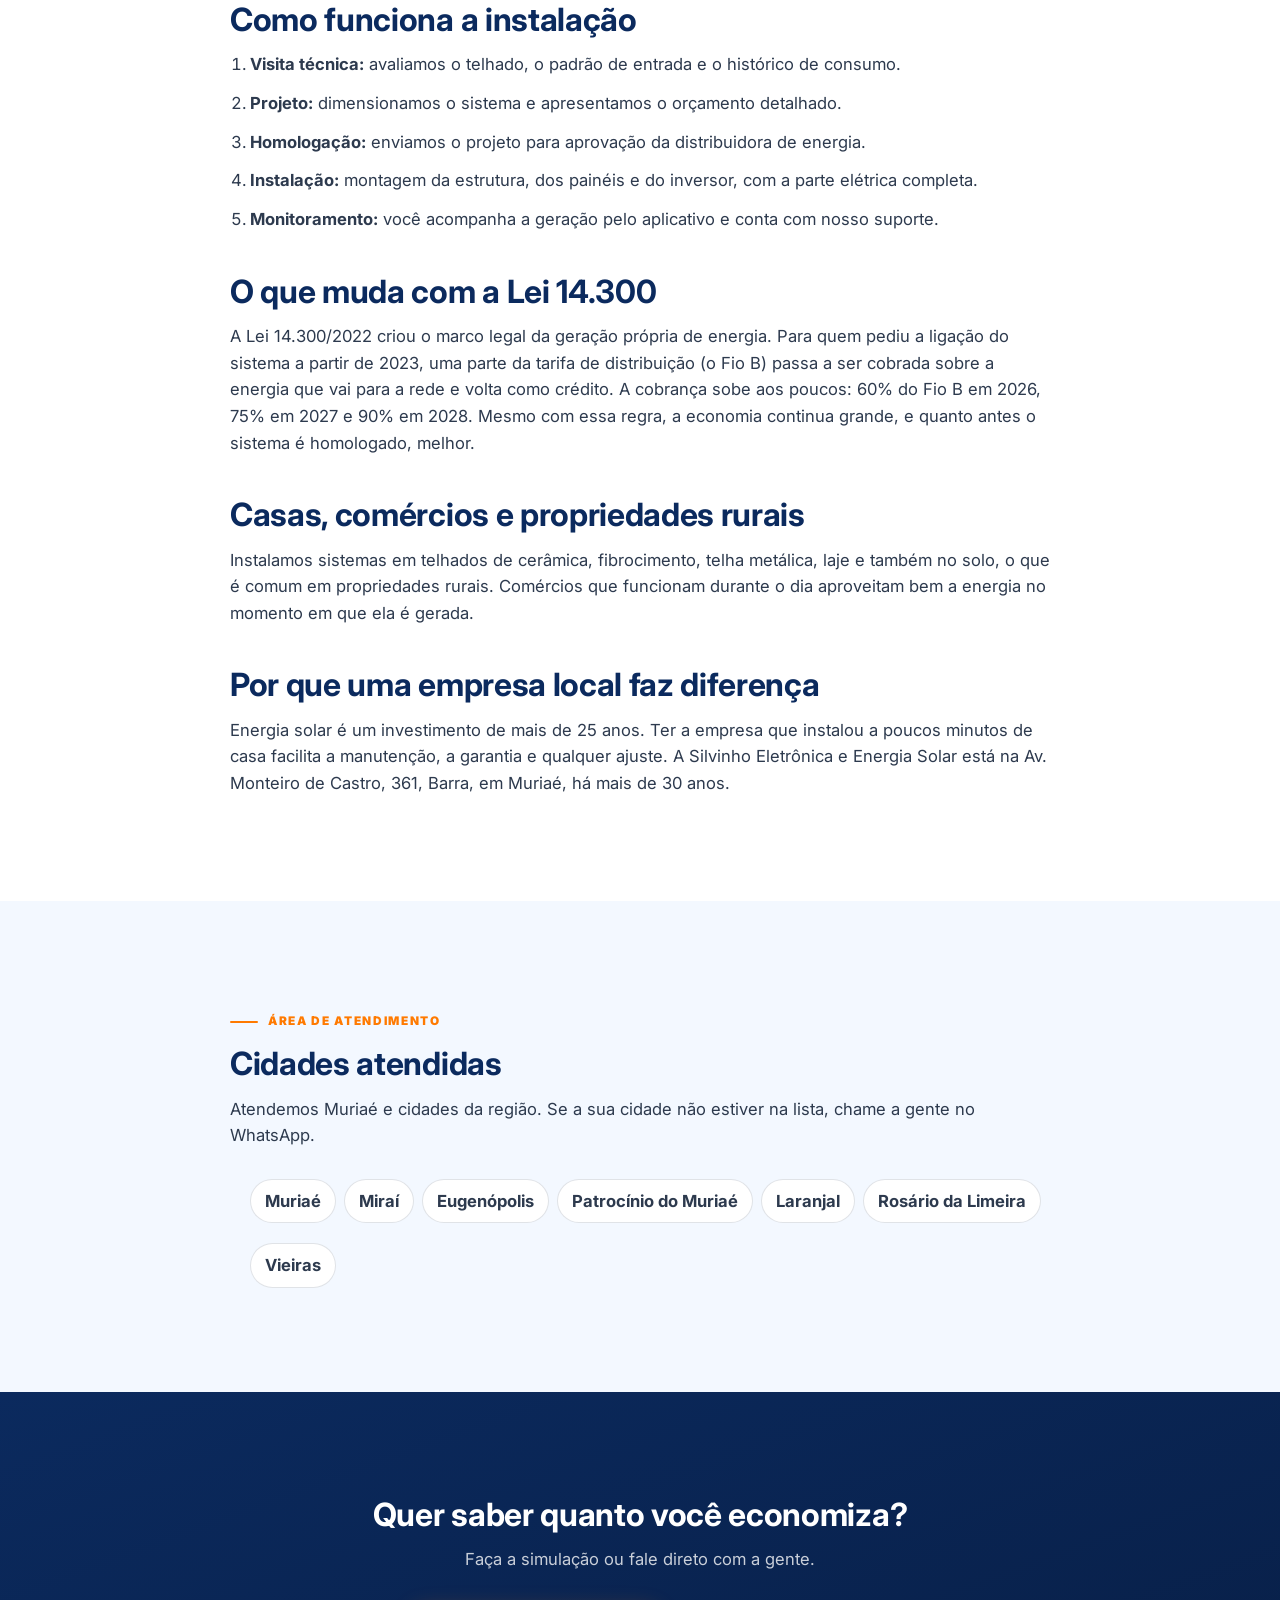
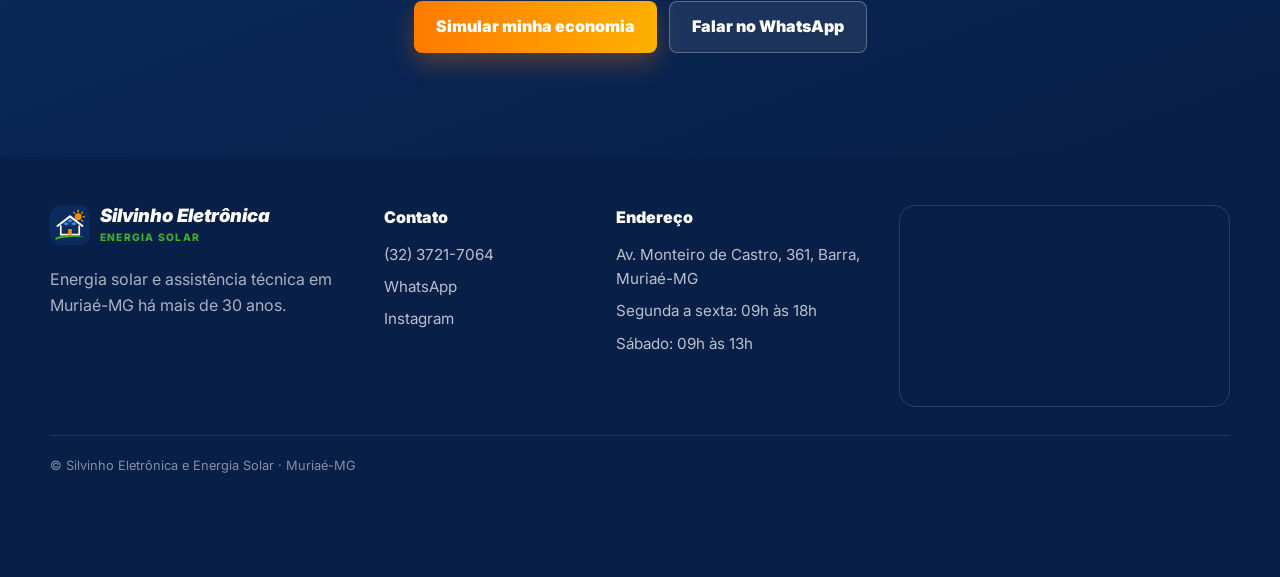
==== commit 8ebf20d1: "Novo visual, kits reais e contatos atualizados - Página inicial mais enxuta: sai obras, equipamentos" ====
--- a/energia-solar-muriae.html
+++ b/energia-solar-muriae.html
@@ -17,8 +17,7 @@
     <meta property="og:title" content="Energia solar em Muriaé-MG: instalação de placas solares">
     <meta property="og:description" content="Guia local sobre energia solar em Muriaé e região, por quem está na cidade há mais de 30 anos.">
     <meta property="og:url" content="https://silvinhoeletronica.com.br/energia-solar-muriae.html">
-    <!-- TROCAR: foto real de instalação em Muriaé (1200x630) -->
-    <meta property="og:image" content="https://silvinhoeletronica.com.br/imagem/silvinho-hero.png">
+    <meta property="og:image" content="https://silvinhoeletronica.com.br/imagem/og-silvinho.png">
     <meta name="twitter:card" content="summary_large_image">
 
     <link rel="preconnect" href="https://fonts.googleapis.com">
@@ -49,10 +48,10 @@
                 "name": "Silvinho Eletrônica e Energia Solar",
                 "url": "https://silvinhoeletronica.com.br/",
                 "telephone": "+55-32-3721-7064",
-                "image": "https://silvinhoeletronica.com.br/imagem/silvinho-hero.png",
+                "image": "https://silvinhoeletronica.com.br/imagem/og-silvinho.png",
                 "address": {
                     "@type": "PostalAddress",
-                    "streetAddress": "Rua Benedito Valadares, 88",
+                    "streetAddress": "Av. Monteiro de Castro, 361, Barra",
                     "addressLocality": "Muriaé",
                     "addressRegion": "MG",
                     "addressCountry": "BR"
@@ -68,6 +67,9 @@
         ]
     }
     </script>
+    <link rel="stylesheet" href="tema.css">
+    <link rel="icon" href="imagem/icone.svg" type="image/svg+xml">
+    <link rel="apple-touch-icon" href="imagem/apple-touch-icon.png">
 </head>
 
 <body>
@@ -76,7 +78,7 @@
     <header class="site-header scrolled">
         <nav class="navbar" aria-label="Navegação principal">
             <a class="brand" href="./" aria-label="Silvinho Eletrônica e Energia Solar, página inicial">
-                <span class="brand-mark" aria-hidden="true">SE</span>
+                <img class="brand-icon" src="imagem/icone.svg" width="40" height="40" alt="">
                 <span>
                     <strong>Silvinho Eletrônica</strong>
                     <small>Energia Solar</small>
@@ -90,14 +92,14 @@
 
             <ul class="nav-links" id="menu">
                 <li><a href="./#simulador">Simulador</a></li>
-                <li><a href="./#como-funciona">Como funciona</a></li>
+                <li><a href="./#kits">Kits</a></li>
                 <li><a href="#cidades">Cidades atendidas</a></li>
                 <li><a href="./#duvidas">Dúvidas</a></li>
                 <li><a href="./#orcamento">Orçamento</a></li>
-                <li class="nav-cta-mobile"><a href="https://wa.me/553237217064?text=Ol%C3%A1%2C%20quero%20saber%20mais%20sobre%20energia%20solar." target="_blank" rel="noopener">Falar no WhatsApp</a></li>
+                <li class="nav-cta-mobile"><a href="https://wa.me/5532984596667?text=Ol%C3%A1%2C%20quero%20saber%20mais%20sobre%20energia%20solar." target="_blank" rel="noopener">Falar no WhatsApp</a></li>
             </ul>
 
-            <a class="nav-cta" href="https://wa.me/553237217064?text=Ol%C3%A1%2C%20quero%20saber%20mais%20sobre%20energia%20solar." target="_blank" rel="noopener">WhatsApp</a>
+            <a class="nav-cta" href="https://wa.me/5532984596667?text=Ol%C3%A1%2C%20quero%20saber%20mais%20sobre%20energia%20solar." target="_blank" rel="noopener">WhatsApp</a>
         </nav>
     </header>
 
@@ -110,7 +112,7 @@
                 <p class="hero-lead">Tudo o que você precisa saber antes de instalar energia solar em Muriaé e região, explicado por quem atende na cidade há mais de 30 anos.</p>
                 <div class="btn-group">
                     <a class="btn btn-primary" href="./#simulador">Simular minha economia</a>
-                    <a class="btn btn-secondary" href="https://wa.me/553237217064?text=Ol%C3%A1%2C%20quero%20um%20or%C3%A7amento%20de%20energia%20solar%20em%20Muria%C3%A9." target="_blank" rel="noopener">Pedir orçamento</a>
+                    <a class="btn btn-secondary" href="https://wa.me/5532984596667?text=Ol%C3%A1%2C%20quero%20um%20or%C3%A7amento%20de%20energia%20solar%20em%20Muria%C3%A9." target="_blank" rel="noopener">Pedir orçamento</a>
                 </div>
             </div>
         </section>
@@ -141,7 +143,7 @@
                 <p>Instalamos sistemas em telhados de cerâmica, fibrocimento, telha metálica, laje e também no solo, o que é comum em propriedades rurais. Comércios que funcionam durante o dia aproveitam bem a energia no momento em que ela é gerada.</p>
 
                 <h2>Por que uma empresa local faz diferença</h2>
-                <p>Energia solar é um investimento de mais de 25 anos. Ter a empresa que instalou a poucos minutos de casa facilita a manutenção, a garantia e qualquer ajuste. A Silvinho Eletrônica e Energia Solar está na Rua Benedito Valadares, 88, em Muriaé, há mais de 30 anos.</p>
+                <p>Energia solar é um investimento de mais de 25 anos. Ter a empresa que instalou a poucos minutos de casa facilita a manutenção, a garantia e qualquer ajuste. A Silvinho Eletrônica e Energia Solar está na Av. Monteiro de Castro, 361, Barra, em Muriaé, há mais de 30 anos.</p>
             </article>
         </section>
 
@@ -150,7 +152,6 @@
                 <span class="eyebrow">Área de atendimento</span>
                 <h2 id="cidades-titulo" style="margin-top:0">Cidades atendidas</h2>
                 <p>Atendemos Muriaé e cidades da região. Se a sua cidade não estiver na lista, chame a gente no WhatsApp.</p>
-                <!-- TROCAR: confirmar a lista de cidades atendidas (incluir ou remover) -->
                 <ul class="cities" style="margin-top:18px">
                     <li>Muriaé</li>
                     <li>Miraí</li>
@@ -169,7 +170,7 @@
                 <p style="color:rgba(255,255,255,.78)">Faça a simulação ou fale direto com a gente.</p>
                 <div class="btn-group" style="justify-content:center">
                     <a class="btn btn-primary" href="./#simulador">Simular minha economia</a>
-                    <a class="btn btn-secondary" href="https://wa.me/553237217064?text=Ol%C3%A1%2C%20quero%20um%20or%C3%A7amento%20de%20energia%20solar%20em%20Muria%C3%A9." target="_blank" rel="noopener">Falar no WhatsApp</a>
+                    <a class="btn btn-secondary" href="https://wa.me/5532984596667?text=Ol%C3%A1%2C%20quero%20um%20or%C3%A7amento%20de%20energia%20solar%20em%20Muria%C3%A9." target="_blank" rel="noopener">Falar no WhatsApp</a>
                 </div>
             </div>
         </section>
@@ -179,7 +180,7 @@
         <div class="footer-inner">
             <div class="footer-brand">
                 <a class="brand" href="./" aria-label="Página inicial">
-                    <span class="brand-mark" aria-hidden="true">SE</span>
+                    <img class="brand-icon" src="imagem/icone.svg" width="40" height="40" alt="">
                     <span>
                         <strong>Silvinho Eletrônica</strong>
                         <small>Energia Solar</small>
@@ -190,23 +191,23 @@
             <div class="footer-column">
                 <strong>Contato</strong>
                 <a href="tel:+553237217064">(32) 3721-7064</a>
-                <a href="https://wa.me/553237217064" target="_blank" rel="noopener">WhatsApp</a>
-                <a href="https://www.instagram.com/silvinhoeletronica/" target="_blank" rel="noopener">Instagram</a>
+                <a href="https://wa.me/5532984596667" target="_blank" rel="noopener">WhatsApp</a>
+                <a href="https://www.instagram.com/silvinhoeletronica.peres/" target="_blank" rel="noopener">Instagram</a>
             </div>
             <div class="footer-column">
                 <strong>Endereço</strong>
-                <a href="https://www.google.com/maps/search/?api=1&amp;query=Rua%20Benedito%20Valadares%2088%20Muria%C3%A9%20MG" target="_blank" rel="noopener">Rua Benedito Valadares, 88, Muriaé-MG</a>
+                <a href="https://www.google.com/maps/search/?api=1&amp;query=Avenida%20Monteiro%20de%20Castro%20361%20Barra%20Muria%C3%A9%20MG" target="_blank" rel="noopener">Av. Monteiro de Castro, 361, Barra, Muriaé-MG</a>
                 <span>Segunda a sexta: 09h às 18h</span>
                 <span>Sábado: 09h às 13h</span>
             </div>
             <div class="footer-map">
-                <iframe title="Mapa: Silvinho Eletrônica e Energia Solar" loading="lazy" referrerpolicy="no-referrer-when-downgrade" src="https://www.google.com/maps?q=Rua%20Benedito%20Valadares%2088%20Muria%C3%A9%20MG&amp;output=embed"></iframe>
+                <iframe title="Mapa: Silvinho Eletrônica e Energia Solar" loading="lazy" referrerpolicy="no-referrer-when-downgrade" src="https://www.google.com/maps?q=Avenida%20Monteiro%20de%20Castro%20361%20Barra%20Muria%C3%A9%20MG&amp;output=embed"></iframe>
             </div>
         </div>
         <p class="footer-bottom">© Silvinho Eletrônica e Energia Solar · Muriaé-MG</p>
     </footer>
 
-    <a class="whatsapp-float" href="https://wa.me/553237217064?text=Ol%C3%A1%2C%20quero%20saber%20mais%20sobre%20energia%20solar." target="_blank" rel="noopener" aria-label="Falar pelo WhatsApp">
+    <a class="whatsapp-float" href="https://wa.me/5532984596667?text=Ol%C3%A1%2C%20quero%20saber%20mais%20sobre%20energia%20solar." target="_blank" rel="noopener" aria-label="Falar pelo WhatsApp">
         <svg viewBox="0 0 24 24" fill="currentColor" aria-hidden="true"><path d="M12 2a10 10 0 0 0-8.6 15.1L2 22l5-1.3A10 10 0 1 0 12 2Zm0 18.2a8.2 8.2 0 0 1-4.2-1.2l-.3-.2-3 .8.8-2.9-.2-.3A8.2 8.2 0 1 1 12 20.2Zm4.5-6.1c-.2-.1-1.5-.7-1.7-.8-.2-.1-.4-.1-.6.1l-.8 1c-.1.2-.3.2-.5.1a6.7 6.7 0 0 1-3.3-2.9c-.3-.4.3-.4.7-1.4.1-.2 0-.3 0-.4l-.8-1.8c-.2-.5-.4-.4-.6-.4h-.5a1 1 0 0 0-.7.3 3 3 0 0 0-.9 2.2 5.2 5.2 0 0 0 1.1 2.7 11.8 11.8 0 0 0 4.5 4c1.7.7 2.4.8 3.2.6.5 0 1.5-.6 1.8-1.2.2-.6.2-1.1.1-1.2l-.5-.3Z"/></svg>
         <span class="wa-label">WhatsApp</span>
     </a>
--- a/style.css
+++ b/style.css
@@ -146,19 +146,6 @@
     min-width: 0;
 }
 
-.brand-mark {
-    display: grid;
-    width: 42px;
-    height: 42px;
-    flex: 0 0 42px;
-    place-items: center;
-    border-radius: 8px;
-    background: linear-gradient(135deg, var(--orange), var(--orange-2));
-    color: var(--white);
-    font-weight: 900;
-    box-shadow: 0 12px 30px rgba(255, 122, 0, 0.3);
-}
-
 .brand strong {
     display: block;
     color: var(--white);
@@ -337,19 +324,6 @@
     background: linear-gradient(180deg, rgba(7, 27, 59, 0.94) 0%, rgba(7, 27, 59, 0.82) 55%, var(--navy) 100%);
 }
 
-.hero-backdrop {
-    position: absolute;
-    inset: 0;
-    z-index: -2;
-    opacity: 0.45;
-}
-
-.hero-backdrop img {
-    width: 100%;
-    height: 100%;
-    object-fit: cover;
-}
-
 .hero-inner {
     width: min(100%, var(--max));
     margin: 0 auto;
@@ -476,54 +450,7 @@
     color: rgba(255, 255, 255, 0.76);
 }
 
-.card {
-    padding: 22px;
-    border: 1px solid var(--line);
-    border-radius: var(--radius);
-    background: var(--white);
-    box-shadow: var(--shadow-sm);
-}
-
-.card h3 {
-    color: var(--navy);
-    font-size: 1.12rem;
-    line-height: 1.3;
-}
-
-.card p {
-    margin-top: 8px;
-    color: var(--muted);
-}
-
-.grid {
-    display: grid;
-    gap: 14px;
-    width: min(100%, var(--max));
-    margin: 0 auto;
-}
-
 /* Espaço reservado (conteúdo real ainda a preencher) */
-.placeholder {
-    display: grid;
-    place-items: center;
-    min-height: 120px;
-    padding: 16px;
-    border: 2px dashed rgba(7, 27, 59, 0.24);
-    border-radius: var(--radius);
-    background:
-        repeating-linear-gradient(135deg, rgba(7, 27, 59, 0.03) 0 12px, transparent 12px 24px),
-        var(--soft);
-    color: var(--muted);
-    font-size: 0.88rem;
-    font-weight: 700;
-    text-align: center;
-}
-
-.section--dark .placeholder {
-    border-color: rgba(255, 255, 255, 0.24);
-    background: rgba(255, 255, 255, 0.04);
-    color: rgba(255, 255, 255, 0.7);
-}
 
 /* ---------- Simulador ---------- */
 .sim {
@@ -709,135 +636,6 @@
     margin-top: 12px;
     color: rgba(255, 255, 255, 0.6);
     font-size: 0.78rem;
-}
-
-/* ---------- Como funciona ---------- */
-.process {
-    display: grid;
-    gap: 12px;
-    width: min(100%, var(--max));
-    margin: 0 auto;
-    list-style: none;
-    counter-reset: etapa;
-}
-
-.process li {
-    position: relative;
-    padding: 20px 20px 20px 72px;
-    border: 1px solid rgba(255, 255, 255, 0.12);
-    border-radius: var(--radius);
-    background: var(--glass);
-    counter-increment: etapa;
-}
-
-.process li::before {
-    content: counter(etapa);
-    position: absolute;
-    left: 20px;
-    top: 20px;
-    display: grid;
-    width: 36px;
-    height: 36px;
-    place-items: center;
-    border-radius: 50%;
-    background: linear-gradient(135deg, var(--orange), var(--orange-2));
-    color: var(--navy);
-    font-weight: 900;
-}
-
-.process h3 {
-    font-size: 1.08rem;
-}
-
-.process p {
-    margin-top: 4px;
-    color: rgba(255, 255, 255, 0.74);
-    font-size: 0.95rem;
-}
-
-/* ---------- Galeria ---------- */
-.gallery {
-    display: grid;
-    grid-template-columns: 1fr 1fr;
-    gap: 10px;
-    width: min(100%, var(--max));
-    margin: 0 auto;
-    list-style: none;
-}
-
-.gallery figure {
-    margin: 0;
-}
-
-.gallery .placeholder {
-    aspect-ratio: 4 / 3;
-    min-height: 0;
-}
-
-.gallery figcaption {
-    margin-top: 6px;
-    color: var(--muted);
-    font-size: 0.82rem;
-}
-
-/* ---------- Equipamentos ---------- */
-.equip .card strong {
-    display: inline-block;
-    margin-top: 12px;
-    padding: 4px 10px;
-    border-radius: 999px;
-    background: rgba(255, 122, 0, 0.12);
-    color: #A84E00;
-    font-size: 0.82rem;
-}
-
-.equip .placeholder {
-    min-height: 64px;
-    margin-top: 14px;
-}
-
-/* ---------- Financiamento ---------- */
-.finance {
-    display: grid;
-    gap: 20px;
-    width: min(100%, var(--max));
-    margin: 0 auto;
-}
-
-.finance-copy h2 {
-    color: var(--navy);
-    font-size: clamp(1.6rem, 5.6vw, 2.6rem);
-    font-weight: 900;
-    line-height: 1.1;
-}
-
-.finance-copy p {
-    margin-top: 12px;
-    color: var(--muted);
-}
-
-.finance-copy .btn {
-    margin-top: 22px;
-}
-
-.finance-partners {
-    display: grid;
-    grid-template-columns: 1fr 1fr;
-    gap: 10px;
-}
-
-.finance-partners .placeholder {
-    min-height: 80px;
-}
-
-/* ---------- Depoimentos ---------- */
-.testimonial {
-    display: grid;
-    gap: 10px;
-}
-
-.testimonial .placeholder {
-    min-height: 140px;
 }
 
 /* ---------- FAQ ---------- */
@@ -1176,17 +974,8 @@
         flex-wrap: wrap;
     }
 
-    .gallery {
-        grid-template-columns: repeat(3, 1fr);
-    }
-
     .services-compact {
         grid-template-columns: repeat(3, 1fr);
-    }
-
-    .grid--3,
-    .grid--2 {
-        grid-template-columns: repeat(2, 1fr);
     }
 
     .footer-inner {
@@ -1210,10 +999,6 @@
             linear-gradient(0deg, var(--navy) 0%, transparent 30%);
     }
 
-    .hero-backdrop {
-        opacity: 0.7;
-    }
-
     .sim {
         grid-template-columns: 1fr 1fr;
         align-items: start;
@@ -1227,29 +1012,6 @@
     .sim-result {
         position: sticky;
         top: 96px;
-    }
-
-    .process {
-        grid-template-columns: repeat(5, 1fr);
-    }
-
-    .process li {
-        padding: 72px 18px 22px;
-    }
-
-    .process li::before {
-        top: 20px;
-        left: 18px;
-    }
-
-    .grid--3 {
-        grid-template-columns: repeat(3, 1fr);
-    }
-
-    .finance {
-        grid-template-columns: 1.1fr 1fr;
-        align-items: center;
-        gap: 48px;
     }
 
     .quote {
--- a/tema.css
+++ b/tema.css
@@ -0,0 +1,86 @@
+/* =========================================================
+   Tema "Silvinho Energia Solar" – inspirado na identidade do Instagram
+   (céu azul, morros verdes, laranja, títulos em Montserrat itálico)
+   Carregado depois de style.css e montagem.css: só sobrescreve.
+   ========================================================= */
+:root{
+  --navy:#0B2A5E; --navy-2:#123A7A; --navy-3:#081F47;
+  --orange:#FF7A00; --orange-2:#FFB000; --green:#43B02A; --green-2:#2E8B1E;
+  --sky:#E8F3FF; --soft:#F3F8FF; --ink:#0B1B33; --muted:#4D5F78;
+  --radius:16px;
+}
+h1,h2,.kit-power,.kit-title{font-family:Montserrat,Inter,system-ui,sans-serif;letter-spacing:-.01em}
+
+/* Cabeçalho sempre sólido e simples */
+.site-header{background:var(--navy);box-shadow:0 4px 20px rgba(8,31,71,.25)}
+.site-header.scrolled{background:var(--navy)}
+.brand-icon{width:40px;height:40px;border-radius:10px;flex:none}
+.brand strong{font-family:Montserrat,Inter,sans-serif;font-weight:900;font-style:italic;font-size:1.15rem}
+.brand small{color:var(--green)!important;font-weight:800}
+.nav-cta{background:var(--green)!important;color:#fff!important;border-color:transparent!important}
+
+/* Hero ensolarado */
+.hero{background:linear-gradient(180deg,#7EC3FF 0%,#BFE1FF 45%,#EAF5FF 75%,#fff 100%);color:var(--ink);padding-bottom:110px}
+.hero::before{content:"";position:absolute;inset:auto -10% -2px -10%;height:140px;z-index:-1;
+  background:radial-gradient(120% 100% at 30% 100%,var(--green) 55%,transparent 56%),
+             radial-gradient(90% 90% at 85% 100%,var(--green-2) 50%,transparent 51%);opacity:1}
+.hero::after{content:"";position:absolute;top:90px;right:8%;width:220px;height:220px;border-radius:50%;z-index:-1;
+  background:radial-gradient(circle,#FFE38A 0 30%,rgba(255,176,0,.55) 45%,transparent 70%)}
+.hero h1{color:var(--navy);font-weight:900}
+.hero h1 em{color:var(--orange);font-style:italic}
+.hero-lead{color:var(--ink)!important}
+.hero .eyebrow{color:var(--navy-2)!important;background:#fff;padding:6px 12px;border-radius:999px;box-shadow:0 4px 14px rgba(11,42,94,.12)}
+.hero .eyebrow::before{display:none}
+.hero .btn-secondary{background:#fff;color:var(--navy);border-color:#fff}
+.hero-badges li{background:rgba(255,255,255,.85);color:var(--navy);border-color:transparent}
+.hero-badges strong{color:var(--orange)}
+.hero .footnote{color:#36506f;font-size:.72rem;max-width:620px}
+.hero-card{position:relative;margin:28px var(--gutter) 0;background:var(--navy);color:#fff;border-radius:20px;padding:22px;
+  display:grid;gap:4px;box-shadow:0 24px 60px rgba(8,31,71,.35);border-bottom:6px solid var(--orange);max-width:360px}
+.hero-card img{position:absolute;top:-26px;right:18px;width:56px;height:56px;border-radius:14px;box-shadow:0 8px 20px rgba(0,0,0,.25)}
+.hero-card-tag{font-family:Montserrat,sans-serif;font-style:italic;font-weight:900;color:var(--orange-2);font-size:1.05rem;padding-right:60px}
+.hero-card strong{font-family:Montserrat,sans-serif;font-size:2rem;font-weight:900;line-height:1.1}
+.hero-card a{margin-top:8px;color:var(--green);font-weight:800}
+@media(min-width:960px){
+  .hero{display:grid;grid-template-columns:1.4fr 1fr;align-items:center;column-gap:24px;padding-inline:max(var(--gutter),calc((100vw - var(--max))/2))}
+  .hero-inner{margin:0;padding-inline:0}
+  .hero-card{margin:60px 0 0;justify-self:end}
+}
+
+/* Botões */
+.btn-primary{background:linear-gradient(90deg,var(--orange),var(--orange-2));color:#fff;border:0;box-shadow:0 10px 24px rgba(255,122,0,.3)}
+.btn-whatsapp{background:var(--green)!important}
+.eyebrow{color:var(--orange)}
+
+/* Seções */
+.section--soft{background:var(--soft)}
+.section--dark{background:linear-gradient(160deg,var(--navy),var(--navy-3))}
+.section-heading h2{color:var(--navy)}
+.section--dark .section-heading h2{color:#fff}
+
+/* Kits */
+.kits{display:grid;gap:18px;max-width:var(--max);margin:32px auto 0;padding-inline:var(--gutter)}
+@media(min-width:860px){.kits{grid-template-columns:repeat(3,1fr)}}
+.kit{background:#fff;border:1px solid rgba(11,42,94,.1);border-radius:var(--radius);padding:26px;box-shadow:0 14px 40px rgba(11,42,94,.08);display:flex;flex-direction:column;gap:10px}
+.kit-tag{align-self:flex-start;font-size:.75rem;font-weight:800;text-transform:uppercase;letter-spacing:.06em;color:var(--green-2);background:#E7F6E2;padding:5px 10px;border-radius:999px}
+.kit-power{font-size:3rem;font-weight:900;font-style:italic;color:var(--orange);line-height:1}
+.kit-power small{font-size:1.1rem;color:var(--navy)}
+.kit ul{list-style:none;display:grid;gap:8px;color:var(--ink)}
+.kit li::before{content:"✓";color:var(--green);font-weight:900;margin-right:8px}
+.kit--destaque{border:2px solid var(--orange)}
+.kit--finance{background:var(--navy);color:#fff;border:0}
+.kit--finance .kit-tag{background:rgba(255,176,0,.15);color:var(--orange-2)}
+.kit-title{font-size:1.7rem;font-weight:900;font-style:italic;line-height:1.1}
+.kit--finance p{color:rgba(255,255,255,.8)}
+.kit--finance .btn{margin-top:auto;align-self:flex-start}
+.trust{list-style:none;display:flex;flex-wrap:wrap;justify-content:center;gap:10px 24px;max-width:var(--max);margin:28px auto 0;padding-inline:var(--gutter);color:var(--muted);font-weight:600;font-size:.95rem}
+.trust li::before{content:"☀";color:var(--orange);margin-right:6px}
+
+/* Animação: introdução clara */
+.mtg-intro{background:#fff!important;color:var(--ink)!important}
+.mtg-intro h2{color:var(--navy)!important}
+.mtg-intro p{color:var(--muted)!important}
+
+/* Rodapé */
+.site-footer{background:var(--navy-3)}
+.site-footer .brand small{color:var(--green)!important}
